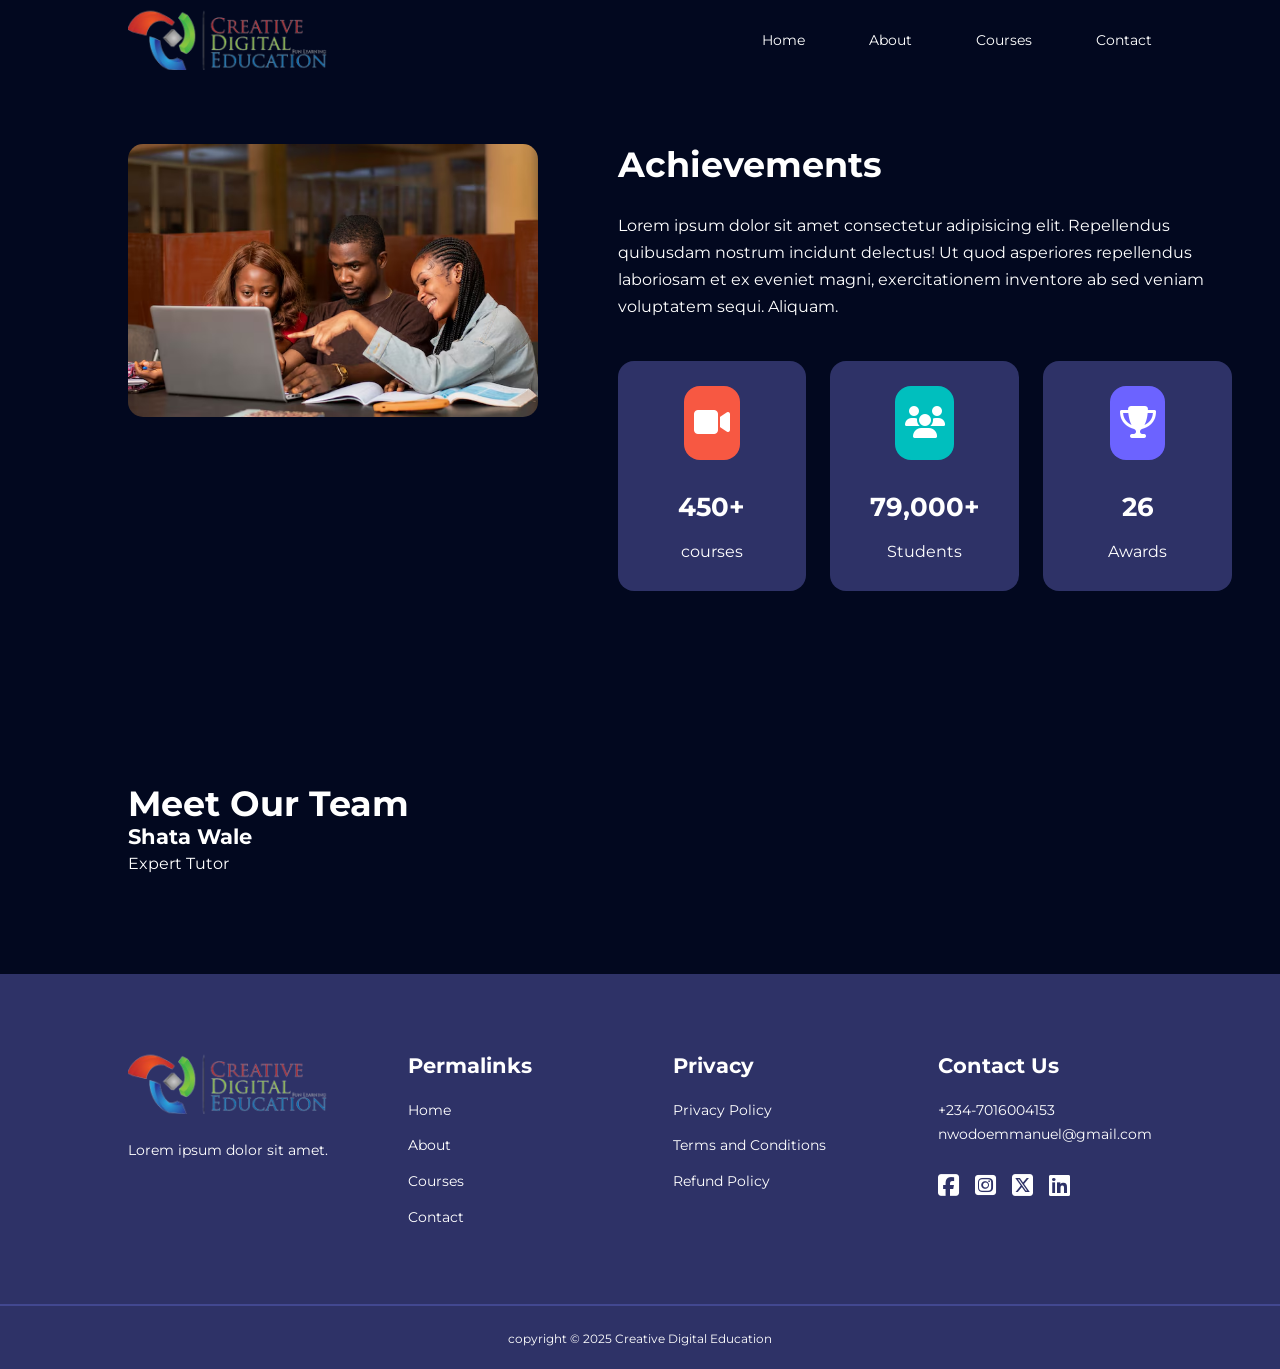
==== about.html @ a5477f81 "concluded the about us page achievement section" ====
<!DOCTYPE html>
<html lang="en">
  <head>
    <meta charset="UTF-8" />
    <meta http-equiv="X-UA-Compatible" content="IE=edge" />
    <meta name="viewport" content="width=device-width, initial-scale=1.0" />
    <link rel="preconnect" href="https://fonts.googleapis.com" />
    <link rel="preconnect" href="https://fonts.gstatic.com" crossorigin />
    <link
      href="https://fonts.googleapis.com/css2?family=Montserrat:ital,wght@0,100..900;1,100..900&display=swap"
      rel="stylesheet"
    />
    <link rel="stylesheet" href="styles/style.css" />

    <link rel="stylesheet" href="styles/about.css" />
    <link
      rel="stylesheet"
      href="https://cdnjs.cloudflare.com/ajax/libs/font-awesome/6.7.2/css/all.min.css"
    />
    <title>Education Website</title>
  </head>
  <body>
    <nav>
      <div class="container nav_container">
        <a href="index.html"
          ><img
            class="logo"
            src="images/attachment_16576291-removebg-preview.png"
            alt=""
        /></a>

        <ul class="nav_menu">
          <li><a href="index.html">Home</a></li>
          <li><a href="about.html">About</a></li>
          <li><a href="courses.html">Courses</a></li>
          <li><a href="contact.html">Contact</a></li>
        </ul>
        <button id="open-menu-btn"><i class="fa-solid fa-bars"></i></button>
        <button id="close-menu-btn"><i class="fa-solid fa-xmark"></i></button>
      </div>
    </nav>

    <section class="about_achievements">
      <div class="container about_achievements_container">
        <div class="about_achievements_left">
          <img src="images/students5.avif" alt="" />
        </div>
        <div class="about_achievements_right">
          <h1>Achievements</h1>
          <p>
            Lorem ipsum dolor sit amet consectetur adipisicing elit. Repellendus
            quibusdam nostrum incidunt delectus! Ut quod asperiores repellendus
            laboriosam et ex eveniet magni, exercitationem inventore ab sed
            veniam voluptatem sequi. Aliquam.
          </p>

          <div class="achievements_cards">
            <article class="achievement_card">
              <span class="achievement_icon"
                ><i class="fa-solid fa-video"></i
              ></span>
              <h3>450+</h3>
              <p>courses</p>
            </article>

            <article class="achievement_card">
              <span class="achievement_icon"
                ><i class="fa-solid fa-users"></i
              ></span>
              <h3>79,000+</h3>
              <p>Students</p>
            </article>

            <article class="achievement_card">
              <span class="achievement_icon"
                ><i class="fa-solid fa-trophy"></i
              ></span>
              <h3>26</h3>
              <p>Awards</p>
            </article>
          </div>
        </div>
      </div>
    </section>

    <section class="about_team">
      <div class="container about_team_container">
        <h1>Meet Our Team</h1>

        <div class="about_team_cards">
          <article class="about_team_card">
            <img src="" alt="" />
            <h4>Shata Wale</h4>
            <p>Expert Tutor</p>
          </article>
        </div>
      </div>
    </section>

    <footer class="footer">
      <div class="container footer_container">
        <div class="footer-1">
          <a href="index.html">
            <img
              class="logo"
              src="images/attachment_16576291-removebg-preview.png"
              alt=""
          /></a>
          <p>Lorem ipsum dolor sit amet.</p>
        </div>

        <div class="footer-2">
          <h4>Permalinks</h4>
          <ul class="Permalinks">
            <li><a href="index.html">Home</a></li>
            <li><a href="about.html">About</a></li>
            <li><a href="courses.html">Courses</a></li>
            <li><a href="contact.html">Contact</a></li>
          </ul>
        </div>

        <div class="footer-3">
          <h4>Privacy</h4>
          <ul class="Privacy">
            <li><a href="#">Privacy Policy</a></li>
            <li><a href="#"> Terms and Conditions</a></li>
            <li><a href="#"> Refund Policy</a></li>
          </ul>
        </div>

        <div class="footer-4">
          <h4>Contact Us</h4>
          <div>
            <p>+234-7016004153</p>
            <p>nwodoemmanuel@gmail.com</p>
          </div>
          <ul class="footer_socials">
            <li>
              <a href=""><i class="fa-brands fa-square-facebook"></i></a>
            </li>
            <li>
              <a href=""><i class="fa-brands fa-square-instagram"></i></a>
            </li>
            <li>
              <a href=""><i class="fa-brands fa-square-x-twitter"></i></a>
            </li>
            <li>
              <a href=""><i class="fa-brands fa-linkedin"></i></a>
            </li>
          </ul>
        </div>
      </div>
      <div class="footer_copyright">
        <small>copyright &copy; 2025 Creative Digital Education</small>
      </div>
    </footer>

    <script src="main.js"></script>
  </body>
</html>
---- styles/style.css ----
*{
  margin: 0;
  padding: 0;
  border: 0;
  outline: 0;
  text-decoration: none;
  list-style: none;
  box-sizing: border-box;
}

:root{
  --color-primary: #6c63ff;
  --color-success:#00bfbe;
  --color-warning:#f7c94b;
  --color-danger:#f75842;
  --color-danger-variant:rgba(247, 88, 66, 0.4);
  --color-white:#fff;
  --color-light:rgba(255, 255, 255, 0.7 );
  --color-black:#000; 
  --color-bg:#02081f;/*#1f2641*/
  --color-bg1:#2e3267;
  --color-bg2:#424890;

  --container-width-lg:80%;
  --container-width-md:90%;
  --container-width-sm:94%;


  --transition: all 400ms ease;

}

body{
  font-family: "Montserrat", sans-serif;
  line-height: 1.7;
  color: var(--color-white);
  background: var(--color-bg);
}

.container{
  width: var(--container-width-lg);
  margin: 0 auto;
}

section{
  padding: 6rem 0;

}

section h2{
  text-align: center;
  margin-bottom: 4rem;
}

h1, h2, h3, h4, h5{
  line-height: 1.2;
}

h1{

  font-size: 2.2rem;
}

h2{
  font-size: 2rem;
}

h3{
  font-size: 1.6rem;
}

h4{
  font-size: 1.3rem;
}

a{
  color:var(--color-white)
}

img{
  width: 100%;
  display: block;
  object-fit: cover;
}

.btn{
  display: inline-block;
  color: var(--color-black);
  background: var(--color-white);
  padding: 1rem 2rem;
  border: 1px solid transparent;
  font-weight: 500;
  transition: var(--transition);

}


.btn-primary{
  background: var(--color-danger);
  color: var(--color-white);
}

.btn:hover{
  background: transparent;
  color: var(--color-white);
  border-color: var(--color-white);
}

nav{
  background: transparent;
  width: 100vw;
  height: 5rem; /*1rem = 16px*/
  position: fixed;
  top: 0;
  left: 0;
  right: 0;
  transition: var(--transition);
  z-index: 11;

}

/* change the navbar styles on scroll using JavaScript*/

.window-scroll{
  background: var(--color-white);
  box-shadow: 0 1rem 2rem rgba(0, 0, 0, 0.3);
  
}

nav.window-scroll a{
  color: var(--color-danger);
  font-weight: 500;
}

nav.window-scroll button{
  color: var(--color-danger);
}


.nav_container{
  height: 100%;
  display: flex;
  justify-content: space-between;
  align-items: center;
}

.logo{
  width: 200px;
  height: 60px; ;
}

nav button{
  display: none;
}


.nav_menu{
  display:flex;
  align-items: center;
  gap: 4rem;
  
}

.nav_menu a{
  font-size:0.9rem;
  transition: var(--transition)

}

.nav_menu a:hover{


  color: var(--color-bg2);
}


/* header section  */

header{
  position: relative;
  top: 5rem;
  overflow: hidden;
  height: 90vh;
  margin-bottom: 5rem;
}

.header_container{
  display: grid;
  grid-template-columns: 1fr 1fr;
  align-items: center;
  gap: 5rem;
  height: 100%;
}

.header_left p{
  margin: 1rem 0 2.4rem;
}

.header_right-image img{
  border-radius: 15px;
}

/*------categories section-------*/

.categories{
  background: var(--color-bg1);
  height: 35rem;
}


.categories h1{
  line-height: 1;
  margin-bottom: 3rem;
}

.categories_container{
  display: grid;
  grid-template-columns: 40% 60%;
 
}

.categories_left{
  margin-right: 4rem;
}
.categories_left p{
  margin: 1rem 0 3rem;
}

.categories_right{
  display: grid;
  grid-template-columns: 1fr 1fr 1fr;

  gap: 1.2rem;
}

.category{
  background: var(--color-bg2);
  padding: 2rem;
  border-radius: 2rem;
  transition: var(--transition);
}

.category:hover{
  box-shadow: 0 3rem 3rem rgba(0, 0, 0, 0.3);
  z-index: 1;
}

.category_icon{
  background: var(--color-primary);
  padding: 0.7rem;
  border-radius: 0.9rem;
}

.category:nth-child(2) .category_icon{
  background: var(--color-danger);
}

.category:nth-child(3) .category_icon{
  background: var(--color-success);
}
.category:nth-child(4) .category_icon{
  background: var(--color-warning);
}

.category:nth-child(5) .category_icon{
  background: var(--color-success);
}


.category h5{
  margin: 2rem 0 1rem;

}

.category p{
  font-size: 0.85rem;
}



/*----Popular courses section------*/


.courses{
  margin-top: 10rem;
}

.courses_container{
  display: grid;
  grid-template-columns: repeat(3, 1fr);
  gap: 2rem;
}

.course{
  background: var(--color-bg1);
  text-align: center;
  border: 2px solid transparent;
  transition: var(--transition);
}

.course:hover{
  background: transparent;
  border-color: var(--color-primary);
}

.course_info{
  padding: 2rem;
}

.course_info p{
  margin: 1.2rem 0 2rem;
  font-size: 0.9rem;
}


/*-----FAQS-------*/

.faqs{
  background: var(--color-bg1);
  box-shadow: inset 0 0 3rem rgba(0, 0, 0, 0.5);
}

.faqs_container{
  display: grid;
  grid-template-columns: 1fr 1fr;
  gap: 1rem;
}

.faq{
  padding: 2rem;
  display: flex;
  align-items: center;
  gap: 1.4rem;
  height: fit-content;
  background: var(--color-primary);
  cursor: pointer;
}

.faq h4{
font-size: 1rem;
line-height: 2.2;
}

.faq_icon{
  align-self: flex-start;
  font-size: 1.2rem;
}

.faq p{
  margin-top: 0.8rem;
  display: none;
}

.faq.open p{
  display: block;
}



/*----------Testimonial Section---------------*/

.testimonials_container{
  overflow-x: hidden;
  position: relative;
  margin-bottom: 5rem;
}


.testimonial{
  padding-top: 2rem;
}

.avatar img{
  width: 6rem;
  height: 6rem;
  border-radius: 50%;
  overflow: hidden;
  margin: 0 auto 1rem;
  border: 1rem solid var(--color-bg1);
}

.testimonial_info{
  text-align: center;
}

.testimonial_body{
  background: var(--color-primary);
  padding: 2rem;
  margin-top: 3rem;
  position: relative;
}

.testimonial_body::before{
  content: '';
  display: block;
  background: linear-gradient( 
    135deg, 
    transparent, 
    var(--color-primary),
    var(--color-primary),
    var(--color-primary));
  width: 3rem;
  height: 3rem;
  position: absolute;
  left: 50%;
  top: -1.5rem;
  transform: rotate(45deg);
}


/*---------------Footer section----------------------*/

.footer{
background: var(--color-bg1);
padding-top: 5rem;
font-size: 0.9rem;
}

.footer_container{
  display: grid;
  grid-template-columns: repeat(4, 1fr);
  gap: 5rem;

}

.footer_container h4{

  margin-bottom: 1.2rem;
}

.footer-1 a img{
  margin-bottom: 1.5rem;
}

.footer-1 p{

  margin: 0 0 2rem;
}

.footer ul li{
  margin-bottom: 0.7rem;
}

.footer ul li a:hover{
  text-decoration: underline;
}

.footer_socials{
  display:flex;
  gap: 1rem;
  font-size: 1.5rem;
  margin-top: 1.2rem;
  
}

.footer_copyright{
  text-align: center;
  margin-top: 4rem;
  padding: 1.2rem 0;
  border-top: 2px solid var(--color-bg2);
}


/*----------Media Queries(Tablet)--------------*/

@media screen and (max-width:1024px){
  .container{
    width: var(--container-width-md);
  }

  h1{
    font-size: 1.5rem;
  }

  h2{
    font-size: 1.4rem;
  }


  h3{
    font-size: 1.3rem;
  }

  h4{
    font-size:1.2rem ;
  }

  /*==============Navbar=================*/

  nav button{
    display: inline-block;
    background: transparent;
    font-size: 1.8rem;
    color: var(--color-white);
    cursor: pointer;
  }

  nav button#close-menu-btn{
    display:none;
  }
 
  .nav_menu{
    position: fixed;
    top: 5rem;
    right: 5%;
    height: fit-content;
    width: 18rem;
    flex-direction: column;
    gap: 0;
    display:none;
  }

  .nav_menu li{
    width: 100%;
    height: 5.8rem;
    animation: animateNavItems 400ms linear forwards;
    transform-origin: top right;
    opacity: 0;
    
  }

  .nav_menu li:nth-child(2){
    animation-delay: 200ms;
  }

  .nav_menu li:nth-child(3){
    animation-delay: 400ms;
  }

  .nav_menu li:nth-child(4){
    animation-delay: 600ms;
  }


  @keyframes animateNavItems {
    0%{
      transform: rotateZ(-90deg);
    }

    100%{
      transform:rotateZ(0);
      opacity: 1;
    }
  }

  .nav_menu li a{
    background: var(--color-primary);
    box-shadow: -4rem 6rem 10rem rgba(0, 0, 0, 0.6);
    width: 100%;
    height: 100%;
    display: grid;
    place-items: center;
  }

  .nav_menu li a:hover{
    background: var(--color-bg2);
    color: var(--color-white);
  }

  .logo{
    width: 150px;
    height: 50px;
  }

  /*==============header=================*/

  header{

    height: 70vh;
    margin-bottom: 4rem;
  }

  .header_container{
    gap: 2rem;
    padding-bottom: 3rem;
  }

  /*==========categories section==============*/

  .categories{
    height: auto;
  }

  .categories_container{
    grid-template-columns: 1fr;
    gap: 3rem;
  }

  .categories_left{
    margin-right: 0;
  }


   /*==========Popular courses section==============*/

   .courses{
    margin-top: 0;
   }

   .courses_container{
    grid-template-columns: 1fr 1fr;
   }


    /*==========faqs section==============*/
    .faqs_container{
      grid-template-columns: 1fr;
    }

    .faq{
      padding: 1.5rem;
    }


     /*==========footer section==============*/
     .footer_container{
      grid-template-columns: 1fr 1fr;
      margin-left: 5rem;
     }
}



/*===========Media Querires(mobile Phones)===================================*/

@media screen and (max-width:600px) {

  .container{
    width: var(--container-width-sm);
  }

  h1{
    font-size: 1.5rem;
   
  }

  /*==========Nav Menu==============*/

  .nav_menu{
    right:3%
  }

  nav button{
    padding-right: 1rem;
  }

  /*==========header section==============*/
  header{
    height: 100vh;
    
  }

  
  
  .header_container{
    grid-template-columns: 1fr;
    text-align: center;
    margin-top:1rem;
  }

  .header_left p{
    margin-bottom: 1.3rem;
  }

  /*==========categories section==============*/

  .categories_right{
    grid-template-columns: 1fr 1fr;
    gap: 0.7rem;
  }

  .category{
    padding: 1rem;
    border-radius: 1rem;
  }

  .category_icon{
    margin-top: 4px;
    display: inline-block;
  }



  /*==========popular courses section==============*/

  .courses_container{
    grid-template-columns: 1fr;
  }

  


/*==========faqs section==============*/
  .faq{
    padding: 1.2rem;
  }

  /*==========testimonial section==============*/

  .testimonial_body{
    padding: 1.2rem;
  }
 
  /*==========footer section==============*/

  


}
---- styles/about.css ----
/*================achievement section===================*/
.about_achievements{
  margin-top: 3rem;
}

.about_achievements_container{
  display: grid;
  grid-template-columns: 40% 60%;
  gap: 5rem;
}

.about_achievements_left img{
  border-radius: 15px;
}

.about_achievements_right > p {
  margin: 1.6rem 0 2.5rem;
}

.achievements_cards{
  display: grid;
  grid-template-columns: 1fr 1fr 1fr;
  gap: 1.5rem;
}

.achievement_card{
  background: var(--color-bg1);
  padding: 1.6rem;
  border-radius: 1rem;
  text-align: center;
  transition: var(--transition);
}

.achievement_card:hover{
  background: var(--color-bg2);
  box-shadow: 0 3rem 3rem rgba(0, 0, 0, 0.3);
}

.achievement_icon{
  background: var(--color-danger);
  padding: 0.6rem;
  border-radius: 1rem;
  display: inline-block;
  margin-bottom: 2rem;
  font-size: 2rem;
}

.achievement_card:nth-child(2) .achievement_icon{
  background: var(--color-success);
}


.achievement_card:nth-child(3) .achievement_icon{
  background: var(--color-primary);
}

.achievement_card p{
  margin-top: 1rem;
}
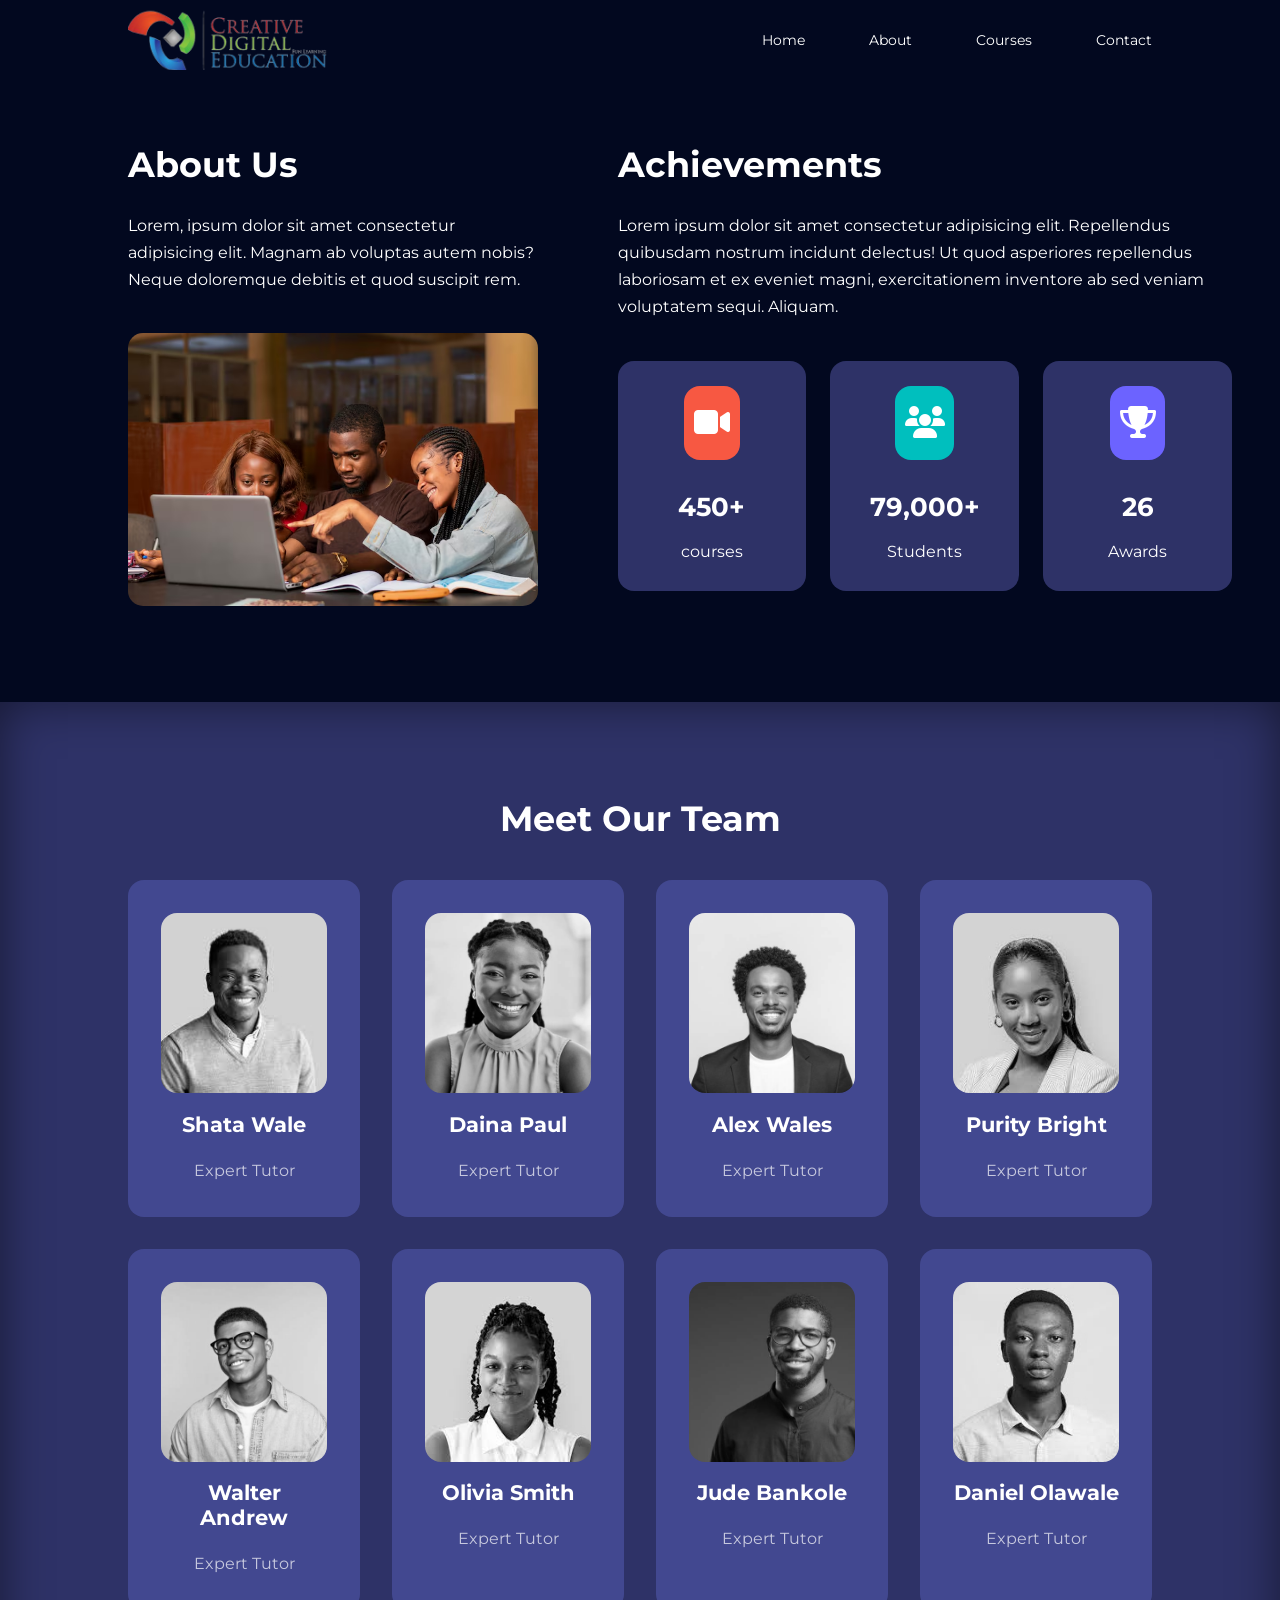
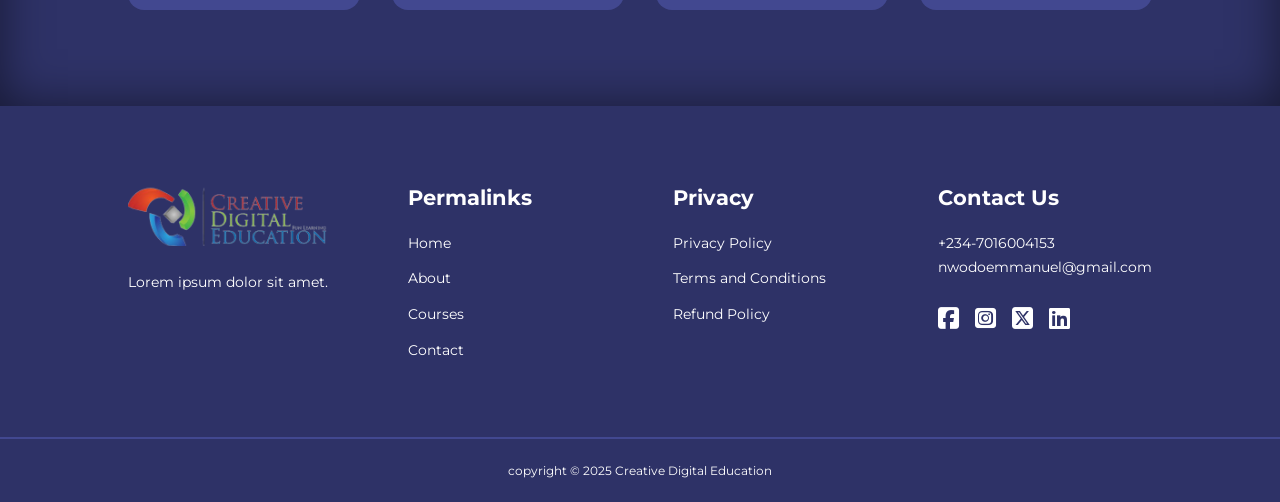
==== commit c5871ef9: "concluded the about us page and made it responsive" ====
--- a/about.html
+++ b/about.html
@@ -43,6 +43,11 @@
     <section class="about_achievements">
       <div class="container about_achievements_container">
         <div class="about_achievements_left">
+          <h1>About Us</h1>
+          <p>
+            Lorem, ipsum dolor sit amet consectetur adipisicing elit. Magnam ab
+            voluptas autem nobis? Neque doloremque debitis et quod suscipit rem.
+          </p>
           <img src="images/students5.avif" alt="" />
         </div>
         <div class="about_achievements_right">
@@ -83,17 +88,136 @@
       </div>
     </section>
 
-    <section class="about_team">
-      <div class="container about_team_container">
-        <h1>Meet Our Team</h1>
-
-        <div class="about_team_cards">
-          <article class="about_team_card">
-            <img src="" alt="" />
+    <section class="team">
+      <h1>Meet Our Team</h1>
+      <div class="container team_container">
+        <article class="team_member">
+          <div class="team_member-image">
+            <img src="images/team1.jpg" alt="" />
+          </div>
+          <div class="team_member-info">
             <h4>Shata Wale</h4>
             <p>Expert Tutor</p>
-          </article>
-        </div>
+          </div>
+
+          <div class="team_member-socials">
+            <a href="#"><i class="fa-brands fa-square-instagram"></i></a>
+            <a href="#"><i class="fa-brands fa-linkedin"></i></a>
+            <a href="#"><i class="fa-brands fa-square-x-twitter"></i></a>
+          </div>
+        </article>
+
+        <article class="team_member">
+          <div class="team_member-image">
+            <img src="images/team2.jpg" alt="" />
+          </div>
+          <div class="team_member-info">
+            <h4>Daina Paul</h4>
+            <p>Expert Tutor</p>
+          </div>
+
+          <div class="team_member-socials">
+            <a href="#"><i class="fa-brands fa-square-instagram"></i></a>
+            <a href="#"><i class="fa-brands fa-linkedin"></i></a>
+            <a href="#"><i class="fa-brands fa-square-x-twitter"></i></a>
+          </div>
+        </article>
+
+        <article class="team_member">
+          <div class="team_member-image">
+            <img src="images/team3.jpg" alt="" />
+          </div>
+          <div class="team_member-info">
+            <h4>Alex Wales</h4>
+            <p>Expert Tutor</p>
+          </div>
+
+          <div class="team_member-socials">
+            <a href="#"><i class="fa-brands fa-square-instagram"></i></a>
+            <a href="#"><i class="fa-brands fa-linkedin"></i></a>
+            <a href="#"><i class="fa-brands fa-square-x-twitter"></i></a>
+          </div>
+        </article>
+
+        <article class="team_member">
+          <div class="team_member-image">
+            <img src="images/team4.jpg" alt="" />
+          </div>
+          <div class="team_member-info">
+            <h4>Purity Bright</h4>
+            <p>Expert Tutor</p>
+          </div>
+
+          <div class="team_member-socials">
+            <a href="#"><i class="fa-brands fa-square-instagram"></i></a>
+            <a href="#"><i class="fa-brands fa-linkedin"></i></a>
+            <a href="#"><i class="fa-brands fa-square-x-twitter"></i></a>
+          </div>
+        </article>
+
+        <article class="team_member">
+          <div class="team_member-image">
+            <img src="images/team5.jpg" alt="" />
+          </div>
+          <div class="team_member-info">
+            <h4>Walter Andrew</h4>
+            <p>Expert Tutor</p>
+          </div>
+
+          <div class="team_member-socials">
+            <a href="#"><i class="fa-brands fa-square-instagram"></i></a>
+            <a href="#"><i class="fa-brands fa-linkedin"></i></a>
+            <a href="#"><i class="fa-brands fa-square-x-twitter"></i></a>
+          </div>
+        </article>
+
+        <article class="team_member">
+          <div class="team_member-image">
+            <img src="images/team6.jpg" alt="" />
+          </div>
+          <div class="team_member-info">
+            <h4>Olivia Smith</h4>
+            <p>Expert Tutor</p>
+          </div>
+
+          <div class="team_member-socials">
+            <a href="#"><i class="fa-brands fa-square-instagram"></i></a>
+            <a href="#"><i class="fa-brands fa-linkedin"></i></a>
+            <a href="#"><i class="fa-brands fa-square-x-twitter"></i></a>
+          </div>
+        </article>
+
+        <article class="team_member">
+          <div class="team_member-image">
+            <img src="images/team7.jpg" alt="" />
+          </div>
+          <div class="team_member-info">
+            <h4>Jude Bankole</h4>
+            <p>Expert Tutor</p>
+          </div>
+
+          <div class="team_member-socials">
+            <a href="#"><i class="fa-brands fa-square-instagram"></i></a>
+            <a href="#"><i class="fa-brands fa-linkedin"></i></a>
+            <a href="#"><i class="fa-brands fa-square-x-twitter"></i></a>
+          </div>
+        </article>
+
+        <article class="team_member">
+          <div class="team_member-image">
+            <img src="images/team8.jpg" alt="" />
+          </div>
+          <div class="team_member-info">
+            <h4>Daniel Olawale</h4>
+            <p>Expert Tutor</p>
+          </div>
+
+          <div class="team_member-socials">
+            <a href="#"><i class="fa-brands fa-square-instagram"></i></a>
+            <a href="#"><i class="fa-brands fa-linkedin"></i></a>
+            <a href="#"><i class="fa-brands fa-square-x-twitter"></i></a>
+          </div>
+        </article>
       </div>
     </section>
 
--- a/styles/style.css
+++ b/styles/style.css
@@ -616,7 +616,7 @@
      /*==========footer section==============*/
      .footer_container{
       grid-template-columns: 1fr 1fr;
-      margin-left: 5rem;
+     
      }
 }
 
@@ -704,7 +704,19 @@
  
   /*==========footer section==============*/
 
-  
-
+  .footer_container{
+    grid-template-columns: 1fr;
+    text-align: center;
+    gap: 2rem;
+    place-items: center;
+
+  }
+
+  .footer-1 p{
+    margin: 1rem auto;
+  }
+.footer_socials{
+  justify-content: center;
+}
 
 }
--- a/styles/about.css
+++ b/styles/about.css
@@ -10,10 +10,18 @@
 }
 
 .about_achievements_left img{
+
+ 
+ 
   border-radius: 15px;
+  
 }
 
 .about_achievements_right > p {
+  margin: 1.6rem 0 2.5rem;
+}
+
+.about_achievements_left > p {
   margin: 1.6rem 0 2.5rem;
 }
 
@@ -56,4 +64,159 @@
 
 .achievement_card p{
   margin-top: 1rem;
-}+}
+
+
+/*=============team section===============*/
+
+.team{
+  background: var(--color-bg1);
+  box-shadow: inset 0 0 3rem rgba(0, 0, 0, 0.5);
+}
+
+.team h1{
+
+  text-align: center;
+  margin-bottom: 2.5rem;
+}
+
+.team_container{
+  display: grid;
+  grid-template-columns: repeat(4, 1fr);
+  gap: 2rem;
+}
+
+.team_member{
+  background: var(--color-bg2);
+  padding: 2rem;
+  border: 1px solid transparent;
+  border-radius: 1rem;
+  transition: var(--transition);
+  position: relative;
+  overflow: hidden;
+}
+
+.team_member:hover{
+
+  background: transparent;
+  border-color: var(--color-primary);
+}
+
+.team_member-image img{
+  height:180px;
+  border-radius: 1rem;
+  filter:saturate(0) ;
+  transition: var(--transition);
+}
+
+.team_member-image img:hover{
+  filter: saturate(1);
+}
+
+.team_member-info * {
+ text-align: center;
+ margin-top: 1.2rem;
+}
+
+.team_member-info p{
+  color: var(--color-light);
+}
+
+.team_member-socials{
+  position: absolute;
+  top: 20%;
+  right: -100%;
+  display: flex;
+  flex-direction: column;
+  background: var(--color-primary);
+  border-radius: 1rem 0 0 1rem;
+  box-shadow: -2rem 0 2rem rgba(0, 0, 0, 0.3);
+  transition: var(--transition);
+
+}
+
+.team_member-socials a{
+  padding: 0.7rem;
+}
+
+.team_member:hover 
+.team_member-socials{
+  right: 0;
+}
+
+
+
+
+
+/*===============Media Queries(Tablets)===================*/
+
+@media screen and (max-width:1024px) {
+  .about_achievements{
+    margin-top:2rem;
+  }
+
+  .about_achievements_container{
+    grid-template-columns: 1fr;
+    gap: 3rem;
+  }
+  
+  .about_achievements_left img{
+    width: 90%;
+    margin: 0 auto;
+  }
+
+  .team_container{
+    grid-template-columns: repeat(3, 1fr);
+    gap: 1.5rem;
+  }
+
+  .team_member{
+    padding: 1rem;
+  }
+
+  .footer_container{
+    grid-template-columns: 1fr 1fr;
+  
+  }
+}
+
+/*==========Media Queries(Mobile Phones=======================*/
+
+@media screen and (max-width:600px) {
+  .achievements_cards{
+    grid-template-columns: 1fr 1fr;
+    gap: 0.7rem;
+  }
+
+  .team_container{
+    grid-template-columns: 1fr 1fr;
+    gap: 0.7rem;
+  }
+
+  .team_member{
+    padding: 0;
+  }
+
+  .team_member-image img{
+    border-bottom-right-radius: 0;
+    border-bottom-left-radius: 0;
+  }
+
+  .team_member p{
+    margin-bottom: 1.5rem;
+  }
+
+  .footer_container{
+    grid-template-columns: 1fr;
+    text-align: center;
+    place-items: center;
+    justify-content: center;
+    align-items: center;
+   
+   
+  }
+
+  .footer_socials{
+    
+  }
+}
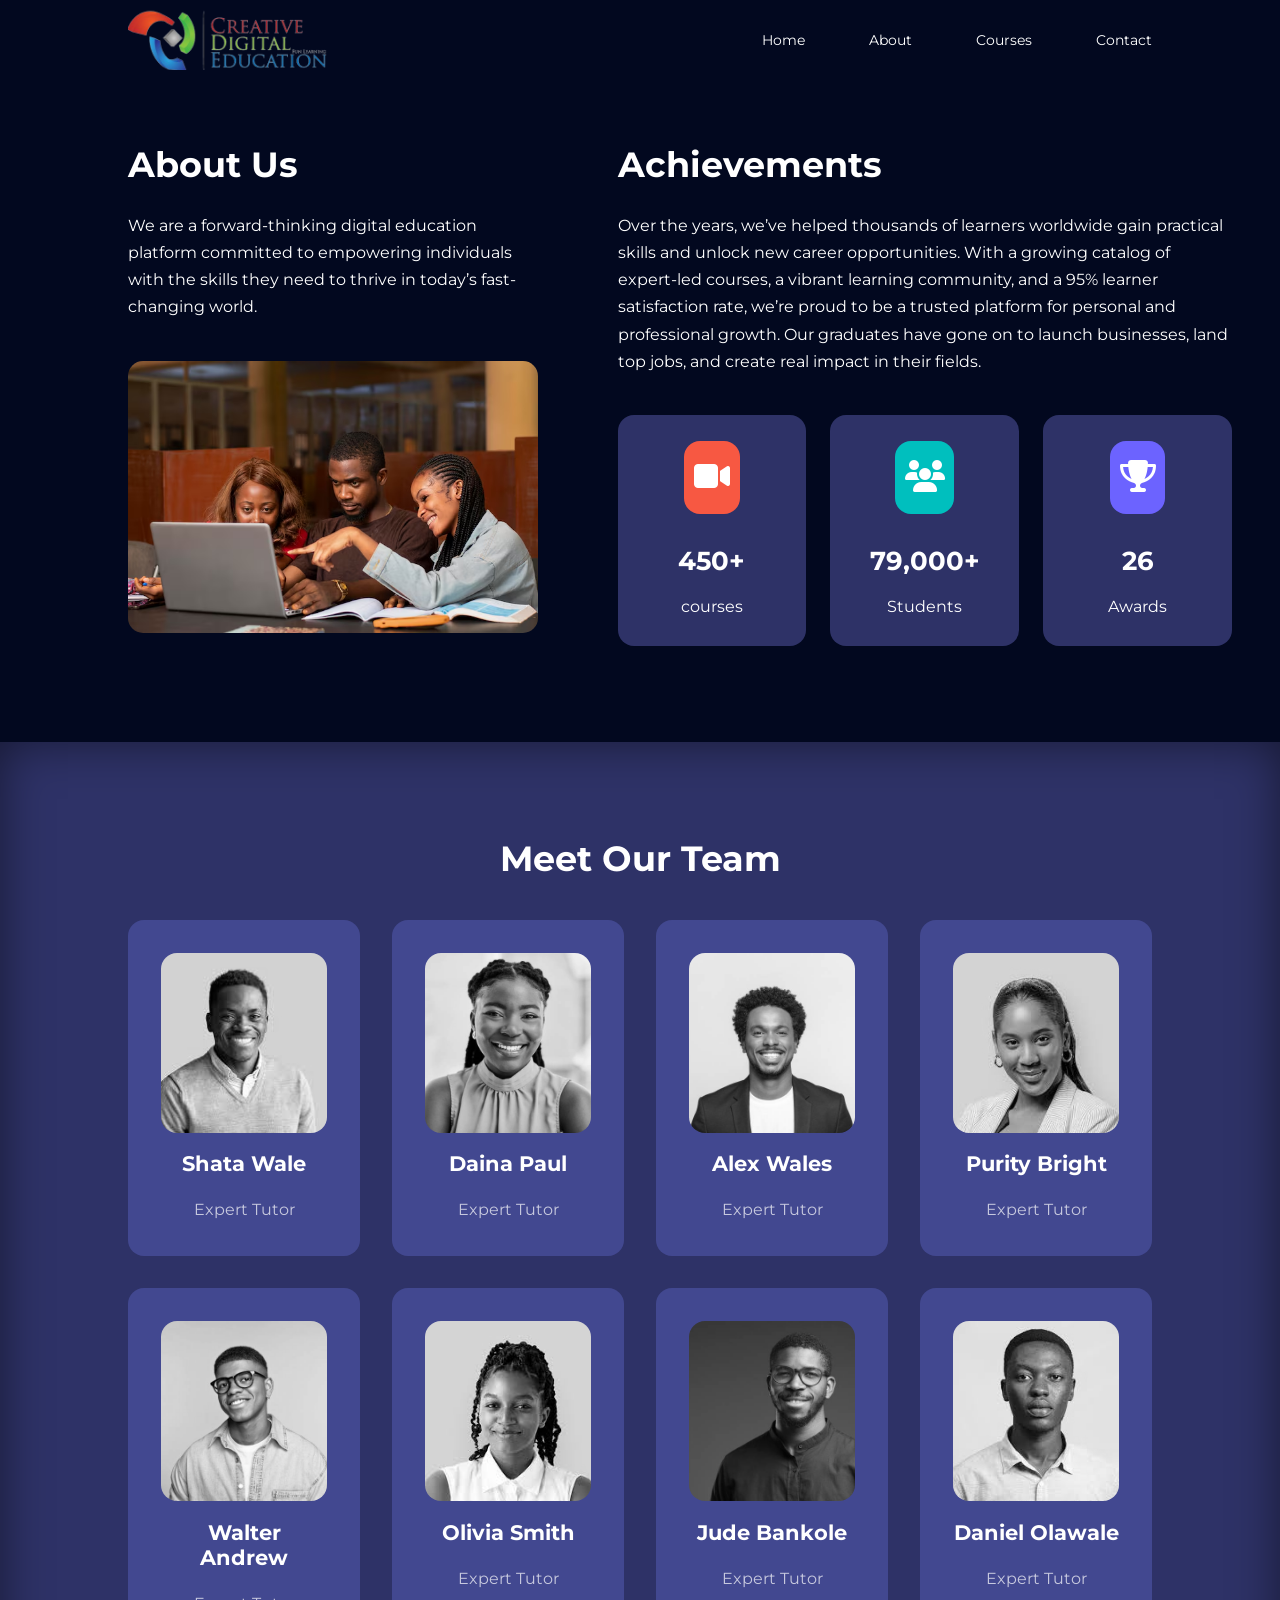
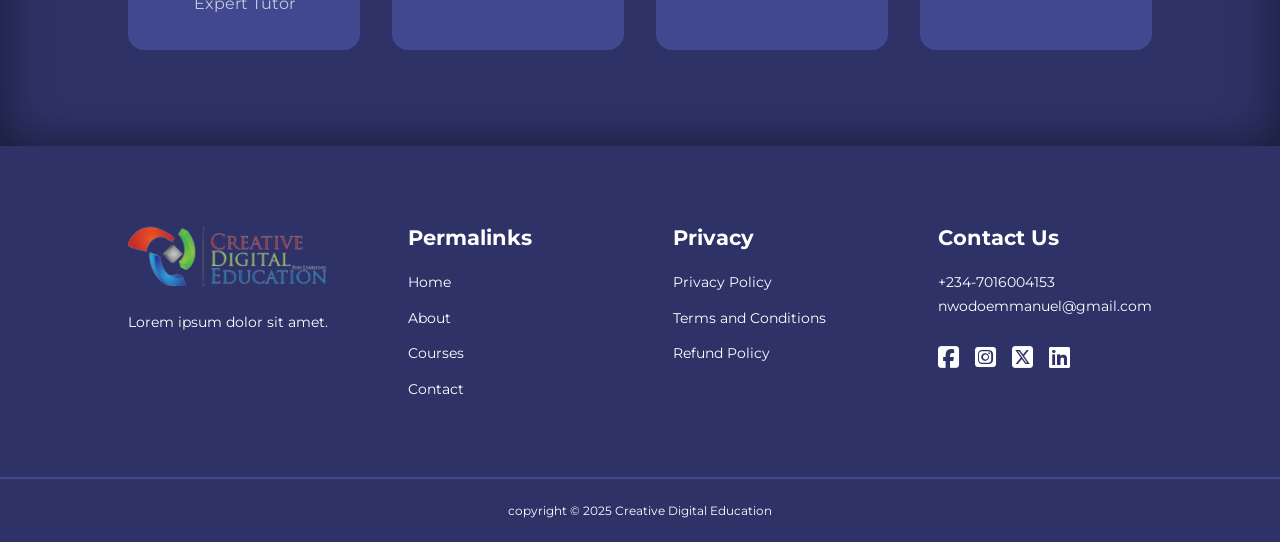
==== commit 22016fb2: "finalized the project" ====
--- a/about.html
+++ b/about.html
@@ -45,18 +45,22 @@
         <div class="about_achievements_left">
           <h1>About Us</h1>
           <p>
-            Lorem, ipsum dolor sit amet consectetur adipisicing elit. Magnam ab
-            voluptas autem nobis? Neque doloremque debitis et quod suscipit rem.
+            We are a forward-thinking digital education platform committed to
+            empowering individuals with the skills they need to thrive in
+            today’s fast-changing world.
           </p>
           <img src="images/students5.avif" alt="" />
         </div>
         <div class="about_achievements_right">
           <h1>Achievements</h1>
           <p>
-            Lorem ipsum dolor sit amet consectetur adipisicing elit. Repellendus
-            quibusdam nostrum incidunt delectus! Ut quod asperiores repellendus
-            laboriosam et ex eveniet magni, exercitationem inventore ab sed
-            veniam voluptatem sequi. Aliquam.
+            Over the years, we’ve helped thousands of learners worldwide gain
+            practical skills and unlock new career opportunities. With a growing
+            catalog of expert-led courses, a vibrant learning community, and a
+            95% learner satisfaction rate, we’re proud to be a trusted platform
+            for personal and professional growth. Our graduates have gone on to
+            launch businesses, land top jobs, and create real impact in their
+            fields.
           </p>
 
           <div class="achievements_cards">
